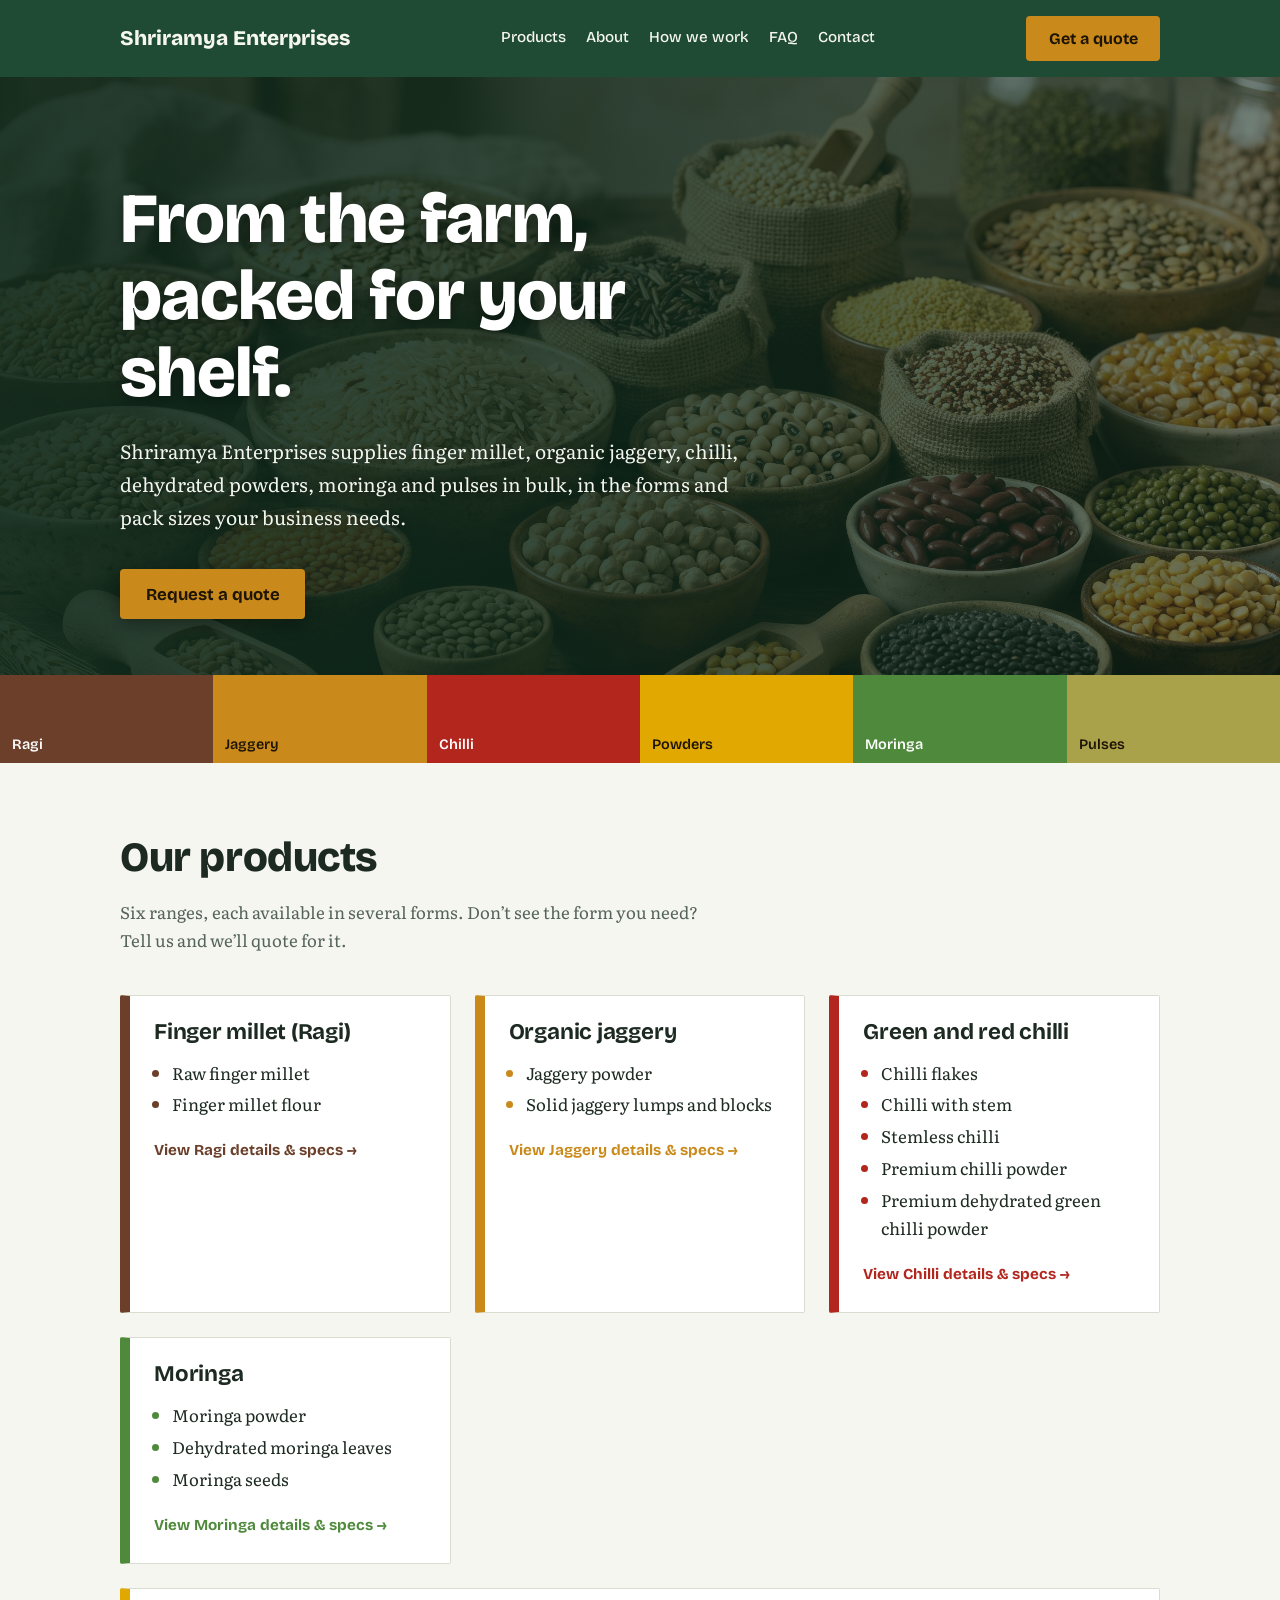
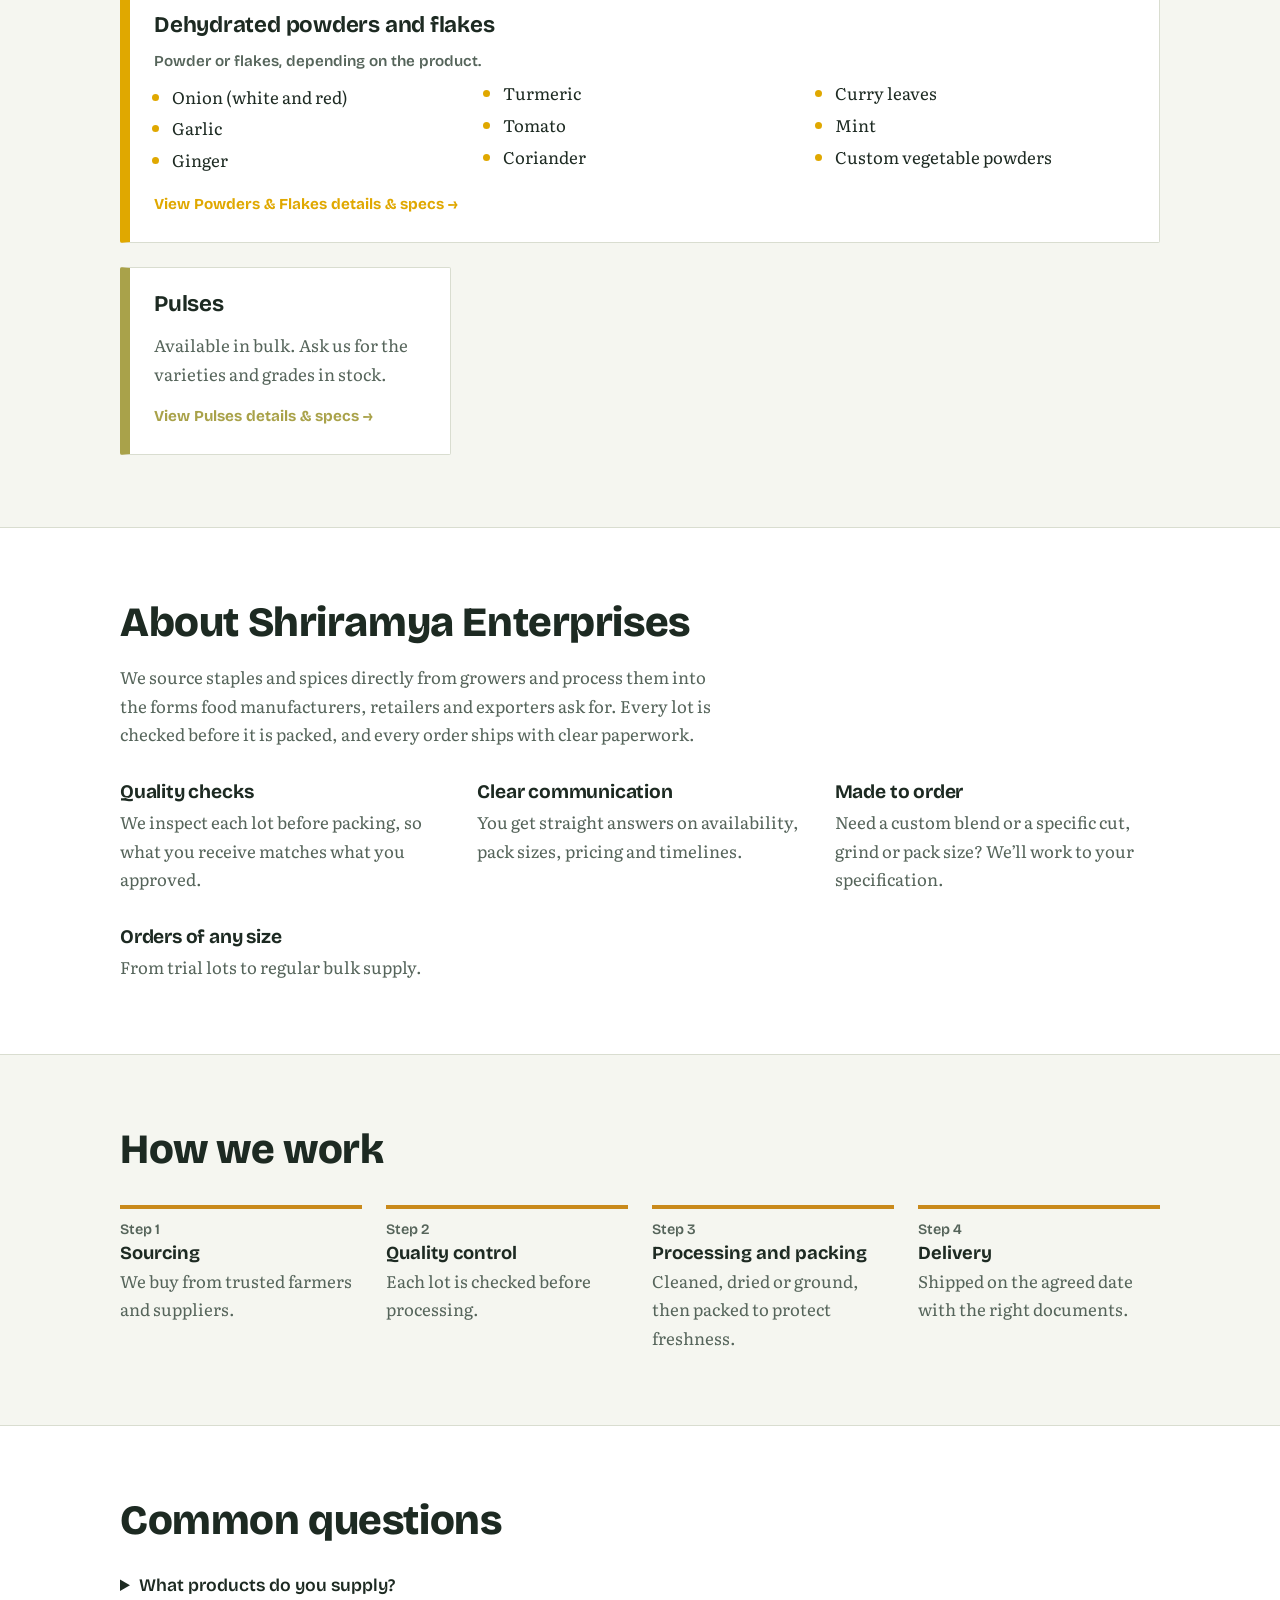
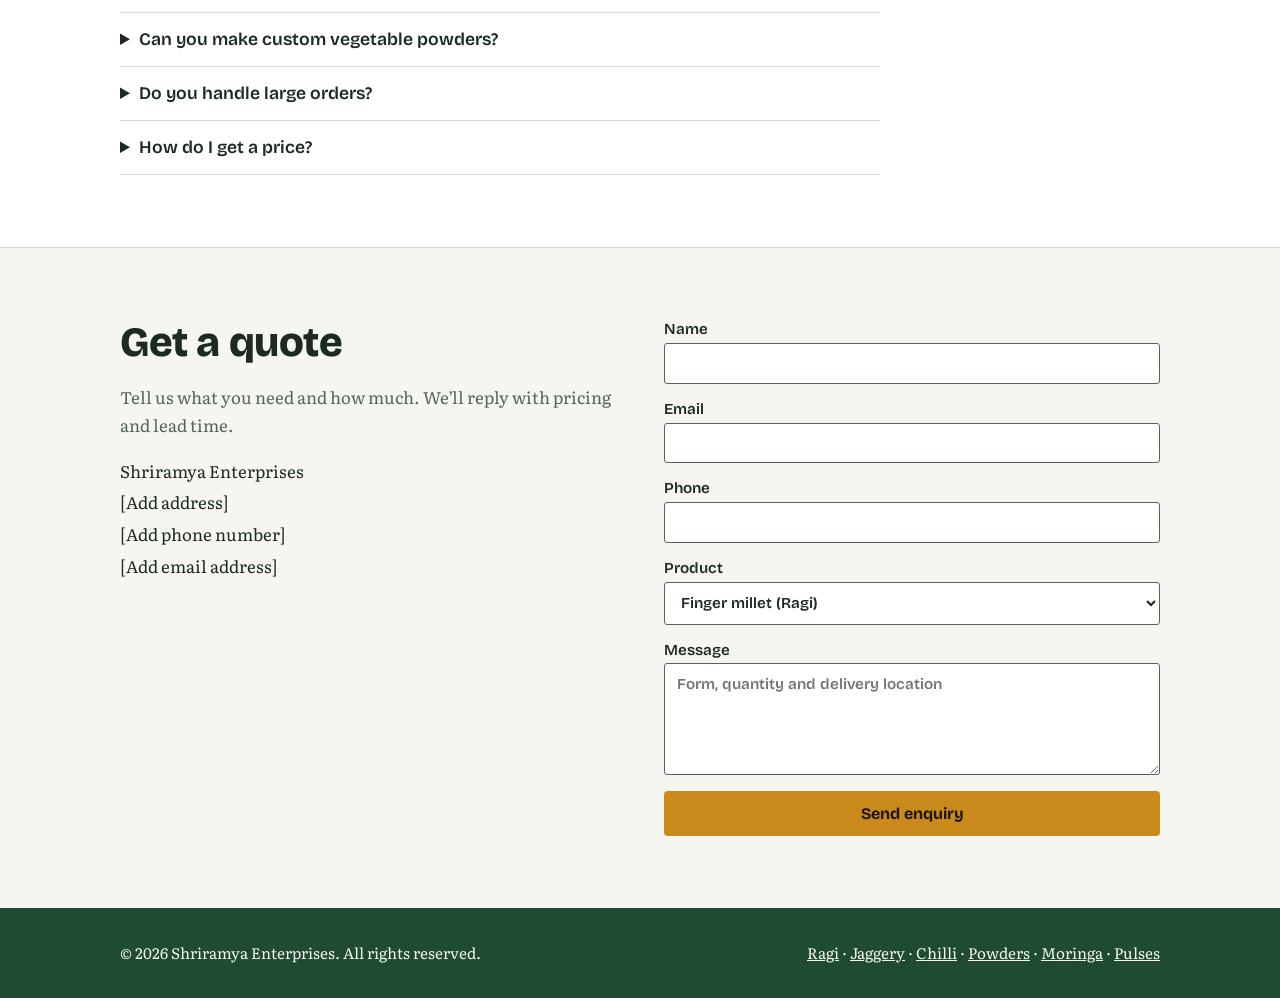
==== index.html @ e4e5548b "Rename Index.html to index.html" ====
<!DOCTYPE html>
<html lang="en">
<head>
<meta charset="utf-8">
<meta name="viewport" content="width=device-width, initial-scale=1, viewport-fit=cover">
<title>Shriramya Enterprises – Ragi, Jaggery, Chilli, Moringa and Dehydrated Powders</title>
<meta name="description" content="Shriramya Enterprises supplies finger millet, organic jaggery, chilli, dehydrated vegetable powders, moringa and pulses in bulk.">
<link rel="preconnect" href="https://fonts.googleapis.com">
<link href="https://fonts.googleapis.com/css2?family=Bricolage+Grotesque:wght@500;700;800&family=Literata:wght@400;600&display=swap" rel="stylesheet">
<link rel="stylesheet" href="style.css">
</head>
<body>

<header class="top">
  <div class="wrap">
    <a class="brand" href="#top">Shriramya Enterprises</a>
    <button class="menu-toggle" id="menu-toggle" aria-expanded="false" aria-controls="main-nav" aria-label="Toggle navigation menu">
      <span class="bar"></span>
      <span class="bar"></span>
      <span class="bar"></span>
    </button>
    <nav id="main-nav" class="main-nav" aria-label="Main">
      <a href="#products">Products</a>
      <a href="#about">About</a>
      <a href="#process">How we work</a>
      <a href="#faq">FAQ</a>
      <a href="#contact">Contact</a>
      <a class="btn nav-cta" href="#contact">Get a quote</a>
    </nav>
    <a class="btn header-cta" href="#contact">Get a quote</a>
  </div>
</header>

<main id="top">
<div class="hero">
  <div class="wrap">
    <h1>From the farm, packed for your shelf.</h1>
    <p>Shriramya Enterprises supplies finger millet, organic jaggery, chilli, dehydrated powders, moringa and pulses in bulk, in the forms and pack sizes your business needs.</p>
    <a class="btn" href="#contact">Request a quote</a>
  </div>
  <nav class="spectrum" aria-label="Product ranges">
    <a href="ragi.html">Ragi</a>
    <a href="jaggery.html">Jaggery</a>
    <a href="chilli.html">Chilli</a>
    <a href="powders.html">Powders</a>
    <a href="moringa.html">Moringa</a>
    <a href="pulses.html">Pulses</a>
  </nav>
</div>

<section id="products">
  <div class="wrap">
    <h2>Our products</h2>
    <p class="lead">Six ranges, each available in several forms. Don’t see the form you need? Tell us and we’ll quote for it.</p>
    <div class="grid">

      <article class="card" id="ragi">
        <h3>Finger millet (Ragi)</h3>
        <ul><li>Raw finger millet</li><li>Finger millet flour</li></ul>
        <a class="card-link" href="ragi.html">View Ragi details &amp; specs →</a>
      </article>

      <article class="card" id="jaggery">
        <h3>Organic jaggery</h3>
        <ul><li>Jaggery powder</li><li>Solid jaggery lumps and blocks</li></ul>
        <a class="card-link" href="jaggery.html">View Jaggery details &amp; specs →</a>
      </article>

      <article class="card" id="chilli">
        <h3>Green and red chilli</h3>
        <ul>
          <li>Chilli flakes</li>
          <li>Chilli with stem</li>
          <li>Stemless chilli</li>
          <li>Premium chilli powder</li>
          <li>Premium dehydrated green chilli powder</li>
        </ul>
        <a class="card-link" href="chilli.html">View Chilli details &amp; specs →</a>
      </article>

      <article class="card" id="moringa">
        <h3>Moringa</h3>
        <ul><li>Moringa powder</li><li>Dehydrated moringa leaves</li><li>Moringa seeds</li></ul>
        <a class="card-link" href="moringa.html">View Moringa details &amp; specs →</a>
      </article>

      <article class="card wide" id="powders">
        <h3>Dehydrated powders and flakes</h3>
        <p class="sub">Powder or flakes, depending on the product.</p>
        <ul>
          <li>Onion (white and red)</li><li>Garlic</li><li>Ginger</li><li>Turmeric</li>
          <li>Tomato</li><li>Coriander</li><li>Curry leaves</li><li>Mint</li>
          <li>Custom vegetable powders</li>
        </ul>
        <a class="card-link" href="powders.html">View Powders &amp; Flakes details &amp; specs →</a>
      </article>

      <article class="card" id="pulses">
        <h3>Pulses</h3>
        <p>Available in bulk. Ask us for the varieties and grades in stock.</p>
        <a class="card-link" href="pulses.html">View Pulses details &amp; specs →</a>
      </article>

    </div>
  </div>
</section>

<section id="about" class="band">
  <div class="wrap">
    <h2>About Shriramya Enterprises</h2>
    <p class="lead">We source staples and spices directly from growers and process them into the forms food manufacturers, retailers and exporters ask for. Every lot is checked before it is packed, and every order ships with clear paperwork.</p>
    <div class="cols">
      <div><h3>Quality checks</h3><p>We inspect each lot before packing, so what you receive matches what you approved.</p></div>
      <div><h3>Clear communication</h3><p>You get straight answers on availability, pack sizes, pricing and timelines.</p></div>
      <div><h3>Made to order</h3><p>Need a custom blend or a specific cut, grind or pack size? We’ll work to your specification.</p></div>
      <div><h3>Orders of any size</h3><p>From trial lots to regular bulk supply.</p></div>
    </div>
  </div>
</section>

<section id="process">
  <div class="wrap">
    <h2>How we work</h2>
    <ol class="steps">
      <li><strong>Sourcing</strong><span>We buy from trusted farmers and suppliers.</span></li>
      <li><strong>Quality control</strong><span>Each lot is checked before processing.</span></li>
      <li><strong>Processing and packing</strong><span>Cleaned, dried or ground, then packed to protect freshness.</span></li>
      <li><strong>Delivery</strong><span>Shipped on the agreed date with the right documents.</span></li>
    </ol>
  </div>
</section>

<section id="faq" class="band">
  <div class="wrap">
    <h2>Common questions</h2>
    <details><summary>What products do you supply?</summary><p>Finger millet, organic jaggery, green and red chilli, dehydrated vegetable and herb powders, moringa, and pulses.</p></details>
    <details><summary>Can you make custom vegetable powders?</summary><p>Yes. Tell us the vegetable, the form (powder or flakes) and your quantity, and we’ll send a quote.</p></details>
    <details><summary>Do you handle large orders?</summary><p>Yes. We take small trial orders and large recurring ones.</p></details>
    <details><summary>How do I get a price?</summary><p>Send us the product, form and quantity through the form below, and we’ll reply with a quote.</p></details>
  </div>
</section>

<section id="contact">
  <div class="wrap contact">
    <div>
      <h2>Get a quote</h2>
      <p class="lead">Tell us what you need and how much. We’ll reply with pricing and lead time.</p>
      <address>
        <p>Shriramya Enterprises</p>
        <p>[Add address]</p>
        <p>[Add phone number]</p>
        <p>[Add email address]</p>
      </address>
    </div>
    <form action="mailto:info@example.com" method="post" enctype="text/plain">
      <label>Name<input name="name" type="text" autocomplete="name" required></label>
      <label>Email<input name="email" type="email" autocomplete="email" required></label>
      <label>Phone<input name="phone" type="tel" autocomplete="tel"></label>
      <label>Product
        <select name="product">
          <option>Finger millet (Ragi)</option>
          <option>Organic jaggery</option>
          <option>Green and red chilli</option>
          <option>Dehydrated powders and flakes</option>
          <option>Moringa</option>
          <option>Pulses</option>
        </select>
      </label>
      <label>Message<textarea name="message" placeholder="Form, quantity and delivery location"></textarea></label>
      <button class="btn" type="submit">Send enquiry</button>
    </form>
  </div>
</section>
</main>

<footer>
  <div class="wrap">
    <span>© 2026 Shriramya Enterprises. All rights reserved.</span>
    <span><a href="ragi.html">Ragi</a> · <a href="jaggery.html">Jaggery</a> · <a href="chilli.html">Chilli</a> · <a href="powders.html">Powders</a> · <a href="moringa.html">Moringa</a> · <a href="pulses.html">Pulses</a></span>
  </div>
</footer>

<script src="script.js" defer></script>
</body>
</html>
---- style.css ----
:root {
  --bg: #f5f6f0;
  --surface: #ffffff;
  --ink: #1d2a22;
  --muted: #55645a;
  --line: #d9ddd0;
  --green: #1f4a33;
  --on-green: #f5f6f0;
  --ragi: #6b3f2a;
  --jaggery: #c98a1b;
  --chilli: #b3261e;
  --turmeric: #e0a800;
  --moringa: #4f8a3c;
  --pulse: #a9a24a;
  --head: "Bricolage Grotesque", "Segoe UI", system-ui, sans-serif;
  --body: "Literata", Georgia, "Times New Roman", serif;
  box-sizing: border-box;
  padding-top: env(safe-area-inset-top, 0px);
  padding-bottom: env(safe-area-inset-bottom, 0px);
}

@media (prefers-color-scheme: dark) {
  :root:not([data-theme="light"]) {
    --bg: #141b16;
    --surface: #1b251e;
    --ink: #eef0e6;
    --muted: #a9b5aa;
    --line: #2e3b31;
    --green: #0f2a1c;
    --on-green: #eef0e6;
    --ragi: #b0735a;
    --moringa: #7bb866;
  }
}

:root[data-theme="dark"] {
  --bg: #141b16;
  --surface: #1b251e;
  --ink: #eef0e6;
  --muted: #a9b5aa;
  --line: #2e3b31;
  --green: #0f2a1c;
  --on-green: #eef0e6;
  --ragi: #b0735a;
  --moringa: #7bb866;
}

*,
*::before,
*::after {
  box-sizing: inherit;
}

html {
  scroll-behavior: smooth;
  scroll-padding-top: env(safe-area-inset-top, 0px);
}

@media (prefers-reduced-motion: reduce) {
  html {
    scroll-behavior: auto;
  }
}

body {
  margin: 0;
  background: var(--bg);
  color: var(--ink);
  font: 400 1.05rem / 1.7 var(--body);
}

h1,
h2,
h3 {
  font-family: var(--head);
  line-height: 1.1;
  margin: 0;
  letter-spacing: -0.01em;
}

a {
  color: inherit;
}

a:focus-visible,
summary:focus-visible,
button:focus-visible,
input:focus-visible,
select:focus-visible,
textarea:focus-visible {
  outline: 3px solid var(--jaggery);
  outline-offset: 3px;
}

.wrap {
  max-width: 1080px;
  margin: 0 auto;
  padding: 0 1.25rem;
}

section {
  padding: 4.5rem 0;
}

h2 {
  font-size: clamp(1.9rem, 4vw, 2.6rem);
  font-weight: 800;
  margin-bottom: 1rem;
}

.lead {
  max-width: 60ch;
  color: var(--muted);
}

header.top {
  position: sticky;
  top: 0;
  z-index: 1000;
  background: var(--green);
  color: var(--on-green);
}

header.top .wrap {
  display: flex;
  align-items: center;
  justify-content: space-between;
  gap: 0.75rem 1.5rem;
  padding-top: 1rem;
  padding-bottom: 1rem;
  position: relative;
}

.brand {
  font: 800 1.3rem var(--head);
  text-decoration: none;
}

.main-nav {
  display: flex;
  flex-wrap: wrap;
  align-items: center;
  gap: 0.25rem 1.25rem;
  font: 500 0.95rem var(--head);
}

.main-nav a {
  text-decoration: none;
  padding: 0.25rem 0;
  border-bottom: 2px solid transparent;
  transition: border-color 0.2s, color 0.2s;
}

.main-nav a:hover {
  border-color: var(--jaggery);
}

.main-nav .nav-cta {
  display: none;
}

.menu-toggle {
  display: none;
}

.btn {
  display: inline-block;
  background: var(--jaggery);
  color: #1d1405;
  font: 700 1rem var(--head);
  padding: 0.8rem 1.4rem;
  border-radius: 4px;
  text-decoration: none;
  border: 0;
  cursor: pointer;
  transition: background-color 0.2s;
}

.btn:hover {
  background: #dd9a22;
}

@media (max-width: 848px) {
  .header-cta {
    display: none;
  }

  .menu-toggle {
    display: flex;
    flex-direction: column;
    justify-content: center;
    align-items: center;
    gap: 5px;
    width: 42px;
    height: 42px;
    background: transparent;
    border: 1px solid rgba(255, 255, 255, 0.25);
    border-radius: 4px;
    cursor: pointer;
    padding: 0;
    color: var(--on-green);
    transition: background-color 0.2s, border-color 0.2s;
  }

  .menu-toggle:hover {
    background-color: rgba(255, 255, 255, 0.1);
    border-color: var(--jaggery);
  }

  .menu-toggle .bar {
    display: block;
    width: 22px;
    height: 2px;
    background-color: var(--on-green);
    border-radius: 2px;
    transition: transform 0.25s ease, opacity 0.25s ease;
  }

  .menu-toggle[aria-expanded="true"] .bar:nth-child(1) {
    transform: translateY(7px) rotate(45deg);
  }

  .menu-toggle[aria-expanded="true"] .bar:nth-child(2) {
    opacity: 0;
  }

  .menu-toggle[aria-expanded="true"] .bar:nth-child(3) {
    transform: translateY(-7px) rotate(-45deg);
  }

  .main-nav {
    display: none;
    position: absolute;
    top: 100%;
    left: 0;
    right: 0;
    background: var(--green);
    flex-direction: column;
    align-items: stretch;
    padding: 1rem 1.25rem 1.5rem;
    gap: 0.25rem;
    border-top: 1px solid rgba(255, 255, 255, 0.12);
    box-shadow: 0 12px 24px rgba(0, 0, 0, 0.25);
  }

  .main-nav.is-open {
    display: flex;
  }

  .main-nav a {
    padding: 0.75rem 0.5rem;
    font-size: 1.05rem;
    border-bottom: 1px solid rgba(255, 255, 255, 0.1);
  }

  .main-nav .nav-cta {
    display: block;
    text-align: center;
    margin-top: 0.75rem;
    border-bottom: none;
  }
}

.hero {
  position: relative;
  background-color: var(--green);
  background-image: 
    linear-gradient(
      to right,
      rgba(15, 42, 28, 0.92) 0%,
      rgba(15, 42, 28, 0.82) 48%,
      rgba(15, 42, 28, 0.58) 100%
    ),
    url('Images/hero-img.png');
  background-position: center center;
  background-size: cover;
  background-repeat: no-repeat;
  color: #ffffff;
  padding: 6.5rem 0 0;
  min-height: 560px;
  display: flex;
  flex-direction: column;
  justify-content: space-between;
}

.hero .wrap {
  width: 100%;
}

.hero h1 {
  font-size: clamp(2.4rem, 6vw, 4.4rem);
  font-weight: 800;
  max-width: 15ch;
  line-height: 1.1;
  text-shadow: 0 2px 14px rgba(0, 0, 0, 0.45);
}

.hero p {
  max-width: 58ch;
  font-size: 1.2rem;
  margin: 1.4rem 0 2.25rem;
  color: #f2f5ee;
  text-shadow: 0 1px 8px rgba(0, 0, 0, 0.4);
}

.hero .btn {
  font-size: 1.05rem;
  padding: 0.9rem 1.6rem;
  box-shadow: 0 6px 16px rgba(0, 0, 0, 0.3);
}

@media (max-width: 768px) {
  .hero {
    background-image: 
      linear-gradient(
        to bottom,
        rgba(15, 42, 28, 0.90) 0%,
        rgba(15, 42, 28, 0.84) 100%
      ),
      url('Images/hero-grains.jpg');
    padding: 4.5rem 0 0;
    min-height: 480px;
  }
}

.spectrum {
  display: flex;
  height: 5.5rem;
  margin-top: 3.5rem;
}

.spectrum a {
  flex: 1;
  display: flex;
  align-items: flex-end;
  padding: 0.6rem 0.75rem;
  font: 600 0.9rem var(--head);
  color: #fff;
  text-decoration: none;
  transition: flex 0.25s;
}

.spectrum a:hover,
.spectrum a:focus-visible {
  flex: 1.6;
}

.spectrum a:nth-child(1) {
  background: var(--ragi);
}

.spectrum a:nth-child(2) {
  background: var(--jaggery);
  color: #1d1405;
}

.spectrum a:nth-child(3) {
  background: var(--chilli);
}

.spectrum a:nth-child(4) {
  background: var(--turmeric);
  color: #1d1405;
}

.spectrum a:nth-child(5) {
  background: var(--moringa);
}

.spectrum a:nth-child(6) {
  background: var(--pulse);
  color: #1d1405;
}

@media (max-width: 640px) {
  .spectrum {
    flex-wrap: wrap;
    height: auto;
  }
  .spectrum a {
    flex: 1 1 50%;
    height: 3.4rem;
  }
}

.grid {
  display: grid;
  grid-template-columns: repeat(auto-fit, minmax(300px, 1fr));
  gap: 1.5rem;
  margin-top: 2.5rem;
}

.card {
  background: var(--surface);
  border: 1px solid var(--line);
  border-left: 10px solid var(--c);
  padding: 1.5rem 1.5rem 1.6rem;
  border-radius: 2px;
}

.card h3 {
  font-size: 1.4rem;
  font-weight: 700;
  margin-bottom: 0.9rem;
}

.card ul {
  margin: 0;
  padding-left: 1.1rem;
}

.card li {
  margin: 0.2rem 0;
}

.card li::marker {
  color: var(--c);
}

.card p {
  margin: 0;
  color: var(--muted);
}

.card.wide {
  grid-column: 1 / -1;
}

.card.wide ul {
  columns: 3 190px;
  column-gap: 2rem;
}

.card.wide .sub {
  margin: 0 0 0.6rem;
  font: 600 0.95rem var(--head);
  color: var(--muted);
}

/* Product card accent colors */
#ragi {
  --c: var(--ragi);
}

#jaggery {
  --c: var(--jaggery);
}

#chilli {
  --c: var(--chilli);
}

#moringa {
  --c: var(--moringa);
}

#powders {
  --c: var(--turmeric);
}

#pulses {
  --c: var(--pulse);
}

.band {
  background: var(--surface);
  border-block: 1px solid var(--line);
}

.cols {
  display: grid;
  grid-template-columns: repeat(auto-fit, minmax(240px, 1fr));
  gap: 2rem;
  margin-top: 2rem;
}

.cols h3 {
  font-size: 1.2rem;
  margin-bottom: 0.4rem;
}

.cols p {
  margin: 0;
  color: var(--muted);
}

ol.steps {
  list-style: none;
  counter-reset: s;
  margin: 2rem 0 0;
  padding: 0;
  display: grid;
  grid-template-columns: repeat(auto-fit, minmax(200px, 1fr));
  gap: 1.5rem;
}

ol.steps li {
  counter-increment: s;
  border-top: 4px solid var(--jaggery);
  padding-top: 0.8rem;
}

ol.steps li::before {
  content: "Step " counter(s);
  display: block;
  font: 600 0.9rem var(--head);
  color: var(--muted);
}

ol.steps strong {
  font: 700 1.15rem var(--head);
}

ol.steps span {
  display: block;
  color: var(--muted);
}

details {
  border-bottom: 1px solid var(--line);
  padding: 1rem 0;
  max-width: 760px;
}

summary {
  font: 600 1.1rem var(--head);
  cursor: pointer;
}

details p {
  margin: 0.6rem 0 0;
  color: var(--muted);
}

.contact {
  display: grid;
  grid-template-columns: repeat(auto-fit, minmax(280px, 1fr));
  gap: 3rem;
}

form {
  display: grid;
  gap: 1rem;
}

label {
  display: grid;
  gap: 0.3rem;
  font: 600 0.95rem var(--head);
}

input,
select,
textarea {
  font: inherit;
  color: var(--ink);
  background: var(--surface);
  border: 1px solid var(--muted);
  border-radius: 3px;
  padding: 0.65rem 0.75rem;
  width: 100%;
}

textarea {
  min-height: 7rem;
  resize: vertical;
}

address {
  font-style: normal;
}

address p {
  margin: 0.2rem 0;
}

footer {
  background: var(--green);
  color: var(--on-green);
  padding: 2rem 0;
  font-size: 0.95rem;
}

footer .wrap {
  display: flex;
  flex-wrap: wrap;
  justify-content: space-between;
  gap: 0.5rem 2rem;
}

/* Product Page Styles */
.breadcrumbs {
  padding: 1.25rem 0 0;
  font: 500 0.9rem var(--head);
  color: var(--muted);
}

.breadcrumbs a {
  text-decoration: none;
  color: inherit;
}

.breadcrumbs a:hover {
  text-decoration: underline;
  color: var(--ink);
}

.breadcrumbs span {
  margin: 0 0.5rem;
  opacity: 0.6;
}

.product-hero {
  padding: 2rem 0 3.5rem;
  border-bottom: 1px solid var(--line);
}

.product-hero-badge {
  display: inline-block;
  background: var(--surface);
  border: 1.5px solid var(--c, var(--jaggery));
  color: var(--ink);
  font: 700 0.85rem var(--head);
  padding: 0.25rem 0.85rem;
  border-radius: 999px;
  margin-bottom: 1rem;
  letter-spacing: 0.04em;
}

.product-hero h1 {
  font-size: clamp(2.2rem, 5vw, 3.4rem);
  margin-bottom: 1rem;
}

.product-hero .hero-actions {
  display: flex;
  flex-wrap: wrap;
  gap: 1rem;
  margin-top: 1.75rem;
}

.specs-table {
  width: 100%;
  border-collapse: collapse;
  margin: 1.5rem 0;
  background: var(--surface);
  border: 1px solid var(--line);
  border-radius: 4px;
  overflow: hidden;
}

.specs-table th,
.specs-table td {
  padding: 0.85rem 1.2rem;
  text-align: left;
  border-bottom: 1px solid var(--line);
  font-size: 0.95rem;
}

.specs-table th {
  background: rgba(0, 0, 0, 0.02);
  font-family: var(--head);
  font-weight: 700;
  width: 32%;
  color: var(--ink);
}

.specs-table tr:last-child th,
.specs-table tr:last-child td {
  border-bottom: none;
}

.other-products-list {
  display: flex;
  flex-wrap: wrap;
  gap: 0.75rem;
  margin-top: 1.5rem;
}

.other-products-list a {
  display: inline-flex;
  align-items: center;
  padding: 0.6rem 1.1rem;
  background: var(--surface);
  border: 1px solid var(--line);
  border-radius: 4px;
  font: 600 0.95rem var(--head);
  text-decoration: none;
  transition: border-color 0.2s, transform 0.2s;
}

.other-products-list a:hover {
  border-color: var(--jaggery);
  transform: translateY(-1px);
}

.card .card-link {
  display: inline-block;
  margin-top: 1.2rem;
  font: 700 0.95rem var(--head);
  color: var(--c, var(--jaggery));
  text-decoration: none;
}

.card .card-link:hover {
  text-decoration: underline;
}
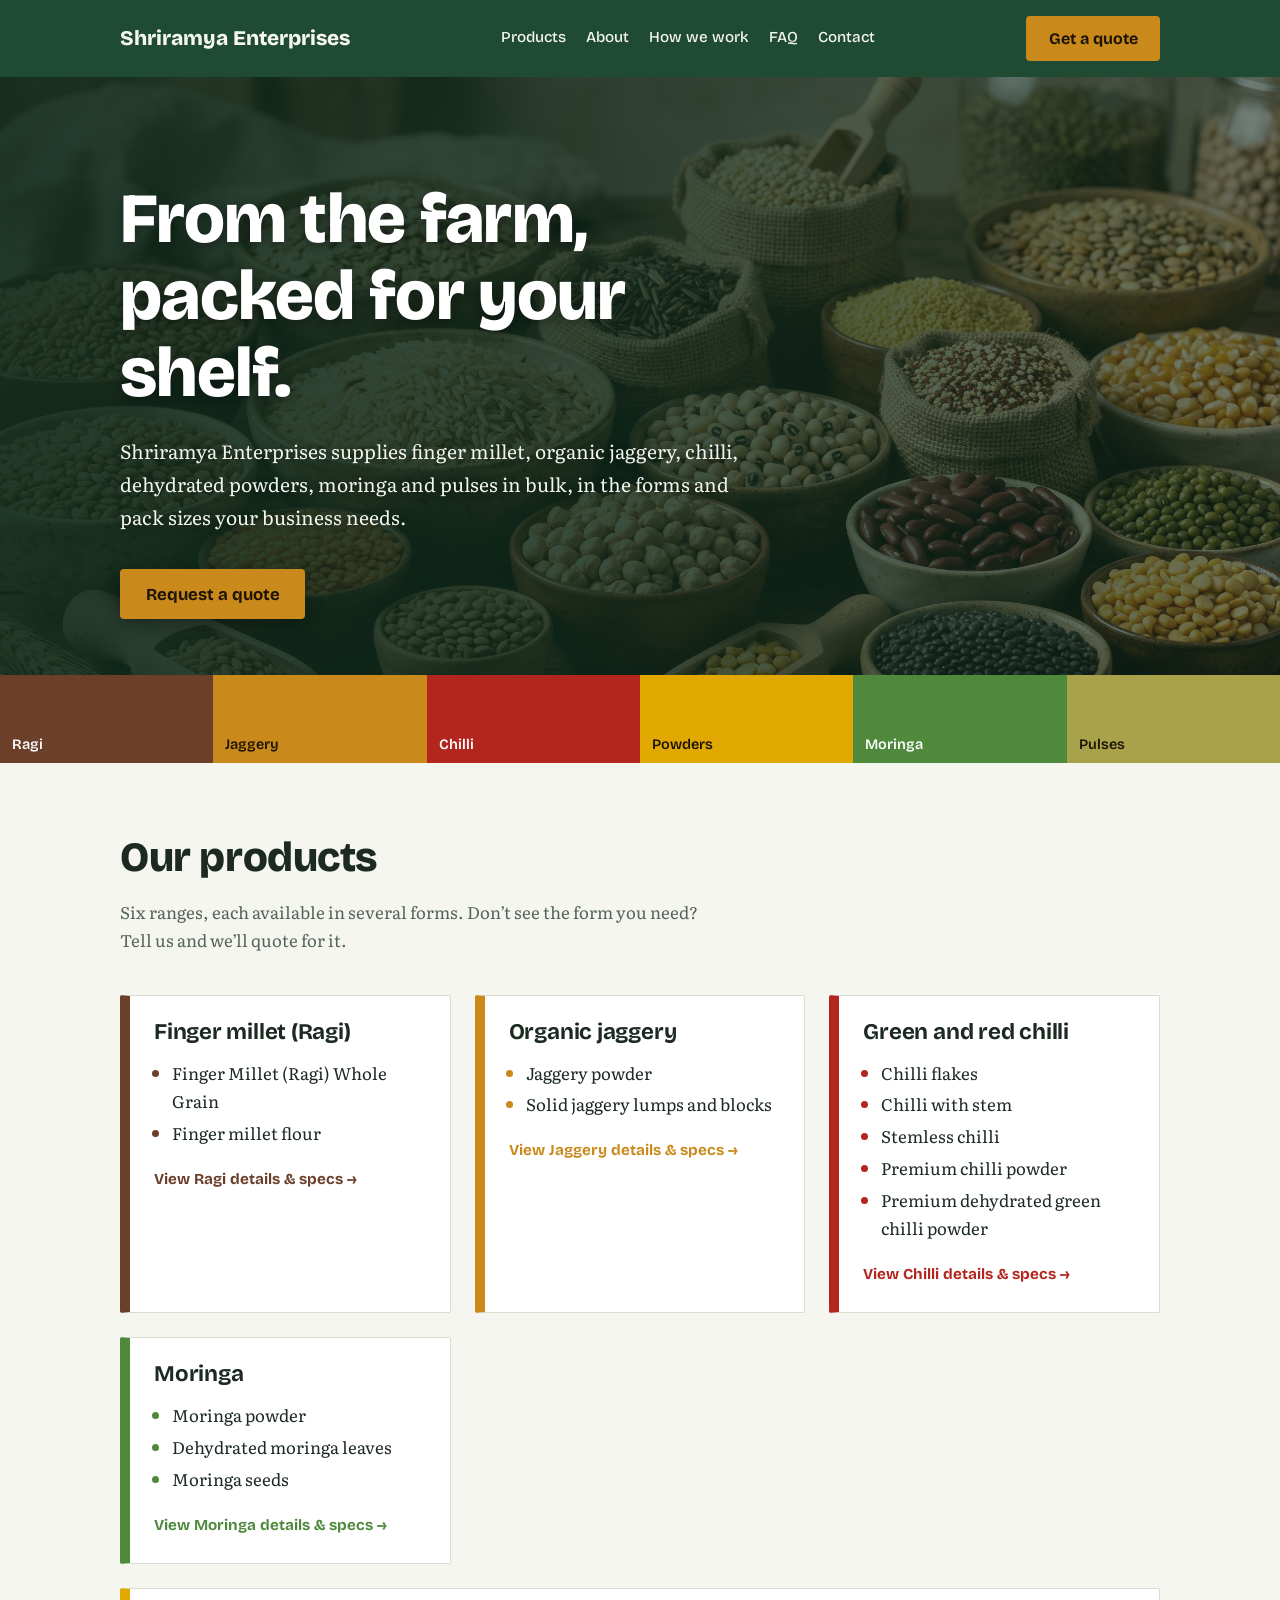
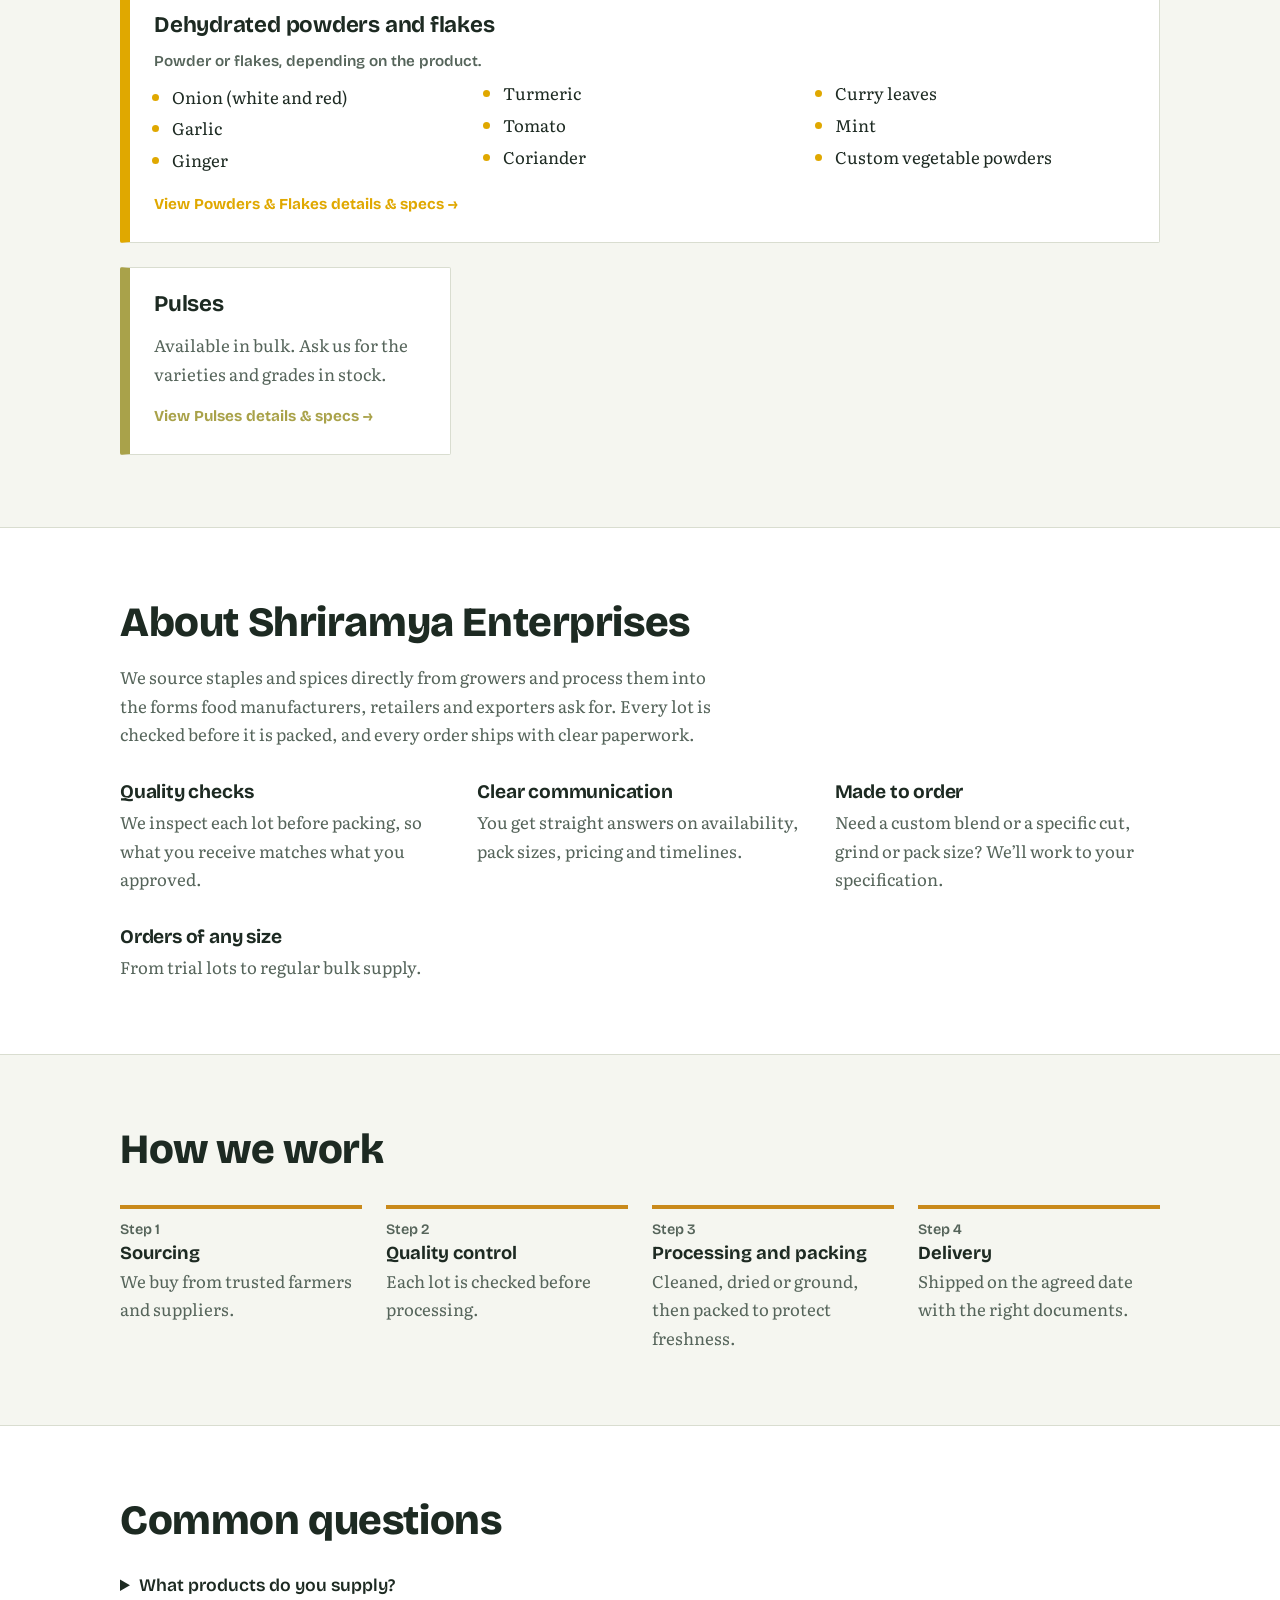
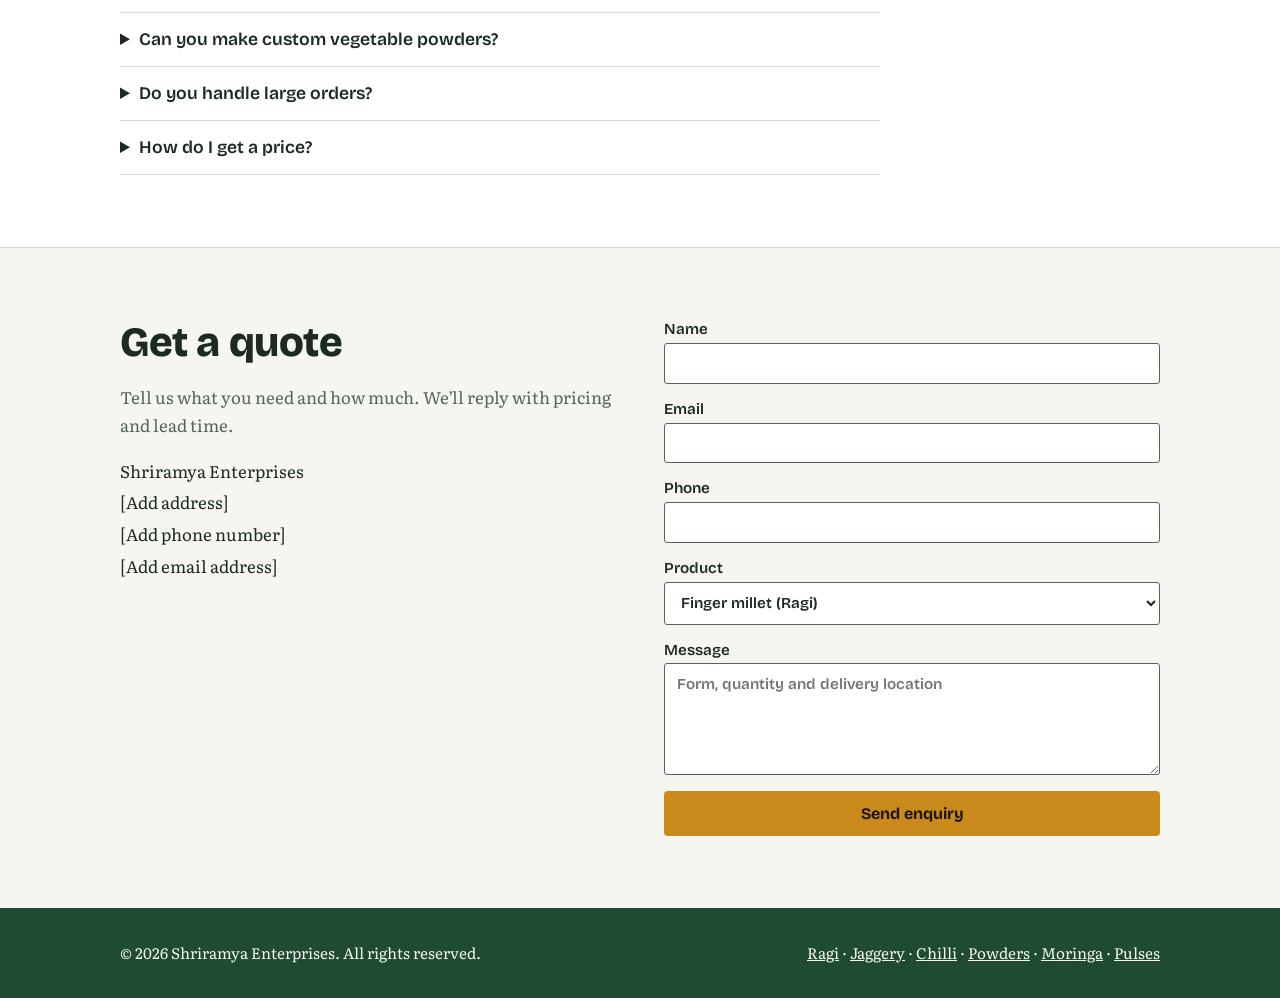
==== commit a3bc17ca: "Merge branch 'main' of https://github.com/likhithkumarj/ShriramyaEnterprises" ====
--- a/index.html
+++ b/index.html
@@ -56,7 +56,7 @@
 
       <article class="card" id="ragi">
         <h3>Finger millet (Ragi)</h3>
-        <ul><li>Raw finger millet</li><li>Finger millet flour</li></ul>
+        <ul><li>Finger Millet (Ragi) Whole Grain</li><li>Finger millet flour</li></ul>
         <a class="card-link" href="ragi.html">View Ragi details &amp; specs →</a>
       </article>
 
--- a/style.css
+++ b/style.css
@@ -615,6 +615,65 @@
   border-bottom: 1px solid var(--line);
 }
 
+.product-hero-wrap {
+  display: grid;
+  grid-template-columns: 1.15fr 0.85fr;
+  align-items: center;
+  gap: 2.5rem;
+}
+
+.product-hero-media {
+  border-radius: 6px;
+  overflow: hidden;
+  box-shadow: 0 10px 28px rgba(0, 0, 0, 0.1);
+  border: 1px solid var(--line);
+  line-height: 0;
+  background: var(--surface);
+}
+
+.product-hero-img {
+  width: 100%;
+  height: 300px;
+  object-fit: cover;
+  display: block;
+  transition: transform 0.35s ease;
+}
+
+.product-hero-media:hover .product-hero-img {
+  transform: scale(1.02);
+}
+
+.card-img-wrap {
+  margin: -1.5rem -1.5rem 1.25rem -1.5rem;
+  overflow: hidden;
+  border-bottom: 1px solid var(--line);
+  line-height: 0;
+  background: rgba(0, 0, 0, 0.02);
+}
+
+.card-img {
+  width: 100%;
+  height: 220px;
+  object-fit: cover;
+  display: block;
+  transition: transform 0.35s ease;
+}
+
+.card:hover .card-img {
+  transform: scale(1.03);
+}
+
+@media (max-width: 848px) {
+  .product-hero-wrap {
+    grid-template-columns: 1fr;
+    gap: 1.75rem;
+  }
+
+  .product-hero-img {
+    height: 240px;
+  }
+}
+
 .product-hero-badge {
   display: inline-block;
   background: var(--surface);
